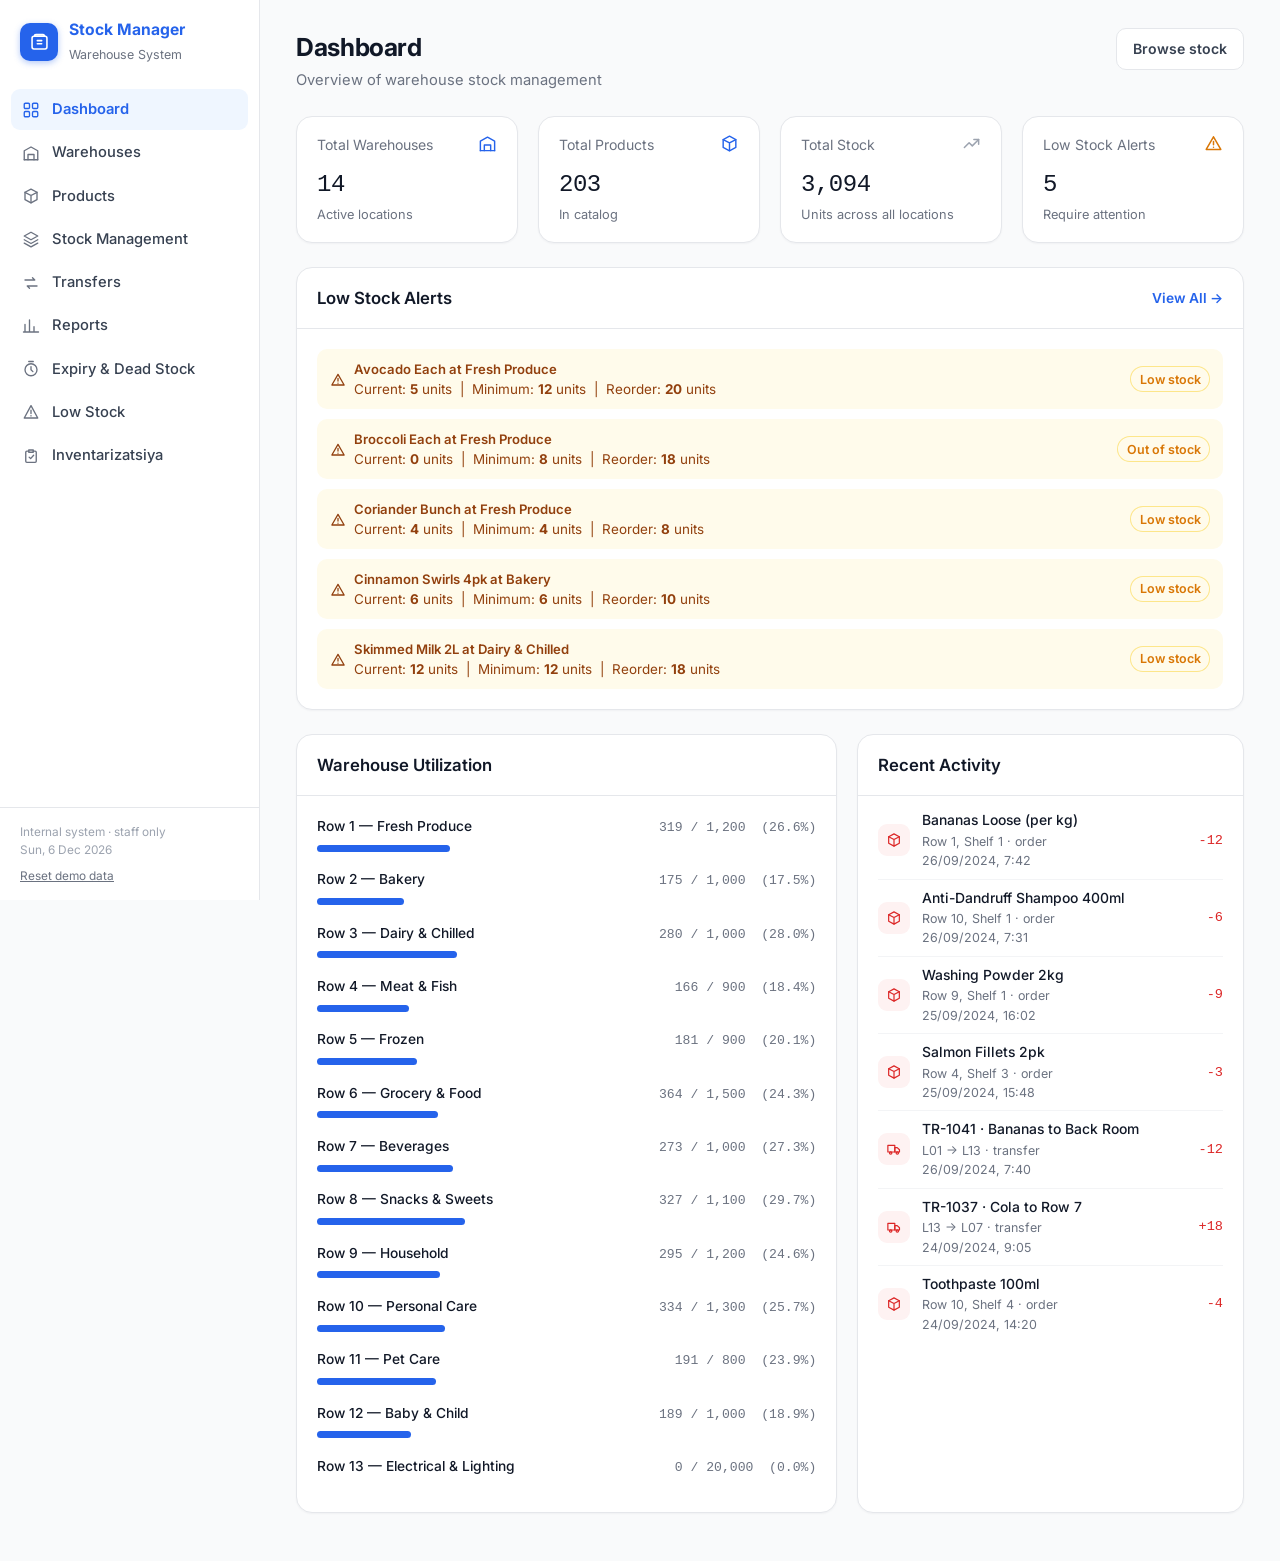
==== dashboard.html @ 1a97cebb "asdas" ====
<!DOCTYPE html>
<html lang="en">
<head>
<meta charset="utf-8">
<meta name="viewport" content="width=device-width, initial-scale=1">
<title>Dashboard &mdash; Stock Manager</title>
<link href="https://fonts.googleapis.com/css2?family=Inter:wght@400;500;600;700&display=swap" rel="stylesheet">
<link rel="stylesheet" href="assets/css/styles.css">
<link rel="icon" href="data:image/svg+xml,<svg xmlns='http://www.w3.org/2000/svg' viewBox='0 0 100 100'><rect width='100' height='100' rx='22' fill='%232563eb'/><text y='.86em' x='50' text-anchor='middle' font-size='58'>&#128230;</text></svg>">
</head>
<body>
<div class="shell">

  <aside class="sidebar">
    <a class="brand" href="dashboard.html">
      <span class="brand__mark">
        <svg viewBox="0 0 24 24" fill="none" stroke="currentColor" stroke-width="1.8" stroke-linecap="round" stroke-linejoin="round">
          <path d="M8 4h8a1.8 1.8 0 0 1 1.8 1.8V6H6.2v-.2A1.8 1.8 0 0 1 8 4z"/>
          <rect x="3.5" y="6" width="17" height="14.5" rx="2.2"/>
          <path d="M9.5 11h5M9.5 14.5h5"/>
        </svg>
      </span>
      <span>
        <span class="brand__name">Stock Manager</span>
        <span class="brand__sub">Warehouse System</span>
      </span>
    </a>

    <nav class="nav" aria-label="Main">
      <a href="dashboard.html" aria-current="page">
        <svg viewBox="0 0 24 24" fill="none" stroke="currentColor" stroke-width="1.8"><rect x="3" y="3" width="7" height="7" rx="1.5"/><rect x="14" y="3" width="7" height="7" rx="1.5"/><rect x="3" y="14" width="7" height="7" rx="1.5"/><rect x="14" y="14" width="7" height="7" rx="1.5"/></svg>
        Dashboard
      </a>
      <a href="locations.html">
        <svg viewBox="0 0 24 24" fill="none" stroke="currentColor" stroke-width="1.8" stroke-linecap="round" stroke-linejoin="round"><path d="M3 21V9l9-5 9 5v12"/><path d="M8 21v-7h8v7"/><path d="M3 21h18"/></svg>
        Warehouses
      </a>
      <a href="products.html">
        <svg viewBox="0 0 24 24" fill="none" stroke="currentColor" stroke-width="1.8" stroke-linecap="round" stroke-linejoin="round"><path d="M12 2.8l8 4.2v9.9l-8 4.3-8-4.3V7z"/><path d="M4 7.1l8 4.2 8-4.2M12 11.3V21"/></svg>
        Products
      </a>
      <a href="stock.html">
        <svg viewBox="0 0 24 24" fill="none" stroke="currentColor" stroke-width="1.8" stroke-linecap="round" stroke-linejoin="round"><path d="M12 3l9 5-9 5-9-5z"/><path d="M3 13l9 5 9-5M3 17.5l9 5 9-5"/></svg>
        Stock Management
      </a>
      <a href="transfers.html">
        <svg viewBox="0 0 24 24" fill="none" stroke="currentColor" stroke-width="1.8" stroke-linecap="round" stroke-linejoin="round"><path d="M4 8h13l-3-3M20 16H7l3 3"/></svg>
        Transfers
      </a>
      <a href="reports.html">
        <svg viewBox="0 0 24 24" fill="none" stroke="currentColor" stroke-width="1.8" stroke-linecap="round" stroke-linejoin="round"><path d="M4 20V10M10 20V4M16 20v-7M22 20H2"/></svg>
        Reports
      </a>

      <a href="expiry.html">
        <svg viewBox="0 0 24 24" fill="none" stroke="currentColor" stroke-width="1.8" stroke-linecap="round" stroke-linejoin="round"><circle cx="12" cy="13" r="8"/><path d="M12 9v4l2.5 2.5M9 2h6"/></svg>
        Expiry &amp; Dead Stock
      </a>
      <a href="lowstock.html">
        <svg viewBox="0 0 24 24" fill="none" stroke="currentColor" stroke-width="1.8" stroke-linecap="round" stroke-linejoin="round"><path d="M12 3.5l9 16.5H3z"/><path d="M12 9.5v4.5M12 17v.2"/></svg>
        Low Stock
      </a>
      <a href="inventory.html">
        <svg viewBox="0 0 24 24" fill="none" stroke="currentColor" stroke-width="1.8" stroke-linecap="round" stroke-linejoin="round"><path d="M9 4h6v3H9z"/><path d="M9 5.5H6.5A1.5 1.5 0 0 0 5 7v12a1.5 1.5 0 0 0 1.5 1.5h11A1.5 1.5 0 0 0 19 19V7a1.5 1.5 0 0 0-1.5-1.5H15"/><path d="M9.5 13.5l2 2 4-4.5"/></svg>
        Inventarizatsiya
      </a>
    </nav>

    <div class="side-foot">
      
      Internal system &middot; staff only<br>
      <span data-today>&nbsp;</span>
    
      <button type="button" class="linkbtn" data-action="reset-demo">Reset demo data</button>
    </div>
  </aside>

  <div class="main">
    <div class="content" data-dash>

      <div class="page-head">
        <div>
          <h1>Dashboard</h1>
          <p>Overview of warehouse stock management</p>
        </div>
        <div class="page-head__actions">
          <a class="btn btn--ghost" href="stock.html">Browse stock</a>
        </div>
      </div>

      <div class="grid grid--4" data-kpis></div>

      <div class="card">
        <div class="card__head">
          <h2>Low Stock Alerts</h2>
          <span class="right">
            <a href="stock.html" style="font-size:.86rem;font-weight:600">View All &rarr;</a>
          </span>
        </div>
        <div class="card__body" style="display:grid;gap:.6rem" data-alerts></div>
      </div>

      <div class="grid grid--7-5">
        <div class="card">
          <div class="card__head"><h2>Warehouse Utilization</h2></div>
          <div class="card__body" data-util></div>
        </div>
        <div class="card">
          <div class="card__head"><h2>Recent Activity</h2></div>
          <div class="card__body" data-activity style="padding-top:.4rem;padding-bottom:.4rem"></div>
        </div>
      </div>

    </div>
  </div>
</div>

<script src="assets/js/data.js"></script>
<script src="assets/js/store.js"></script>
<script src="assets/js/ui.js"></script>
<script src="assets/js/app.js"></script>
</body>
</html>
---- assets/css/styles.css ----
/* =============================================================
   Stock Manager — warehouse system UI
   1. Tokens          5. Cards & stats
   2. Reset / layout  6. Tables
   3. Sidebar         7. Expandable detail
   4. Page header     8. Charts / tabs / animation
   ============================================================= */

:root {
  --blue:        #2563eb;
  --blue-dark:   #1d4ed8;
  --blue-50:     #eff6ff;
  --blue-100:    #dbeafe;

  --ink:         #111827;
  --ink-2:       #374151;
  --muted:       #6b7280;
  --muted-2:     #9ca3af;

  --bg:          #f9fafb;
  --panel:       #ffffff;
  --line:        #e5e7eb;
  --line-2:      #f3f4f6;

  --green:       #16a34a;
  --green-bg:    #f0fdf4;
  --amber:       #d97706;
  --amber-bg:    #fffbeb;
  --red:         #dc2626;
  --red-bg:      #fef2f2;
  --violet:      #7c3aed;
  --teal:        #0891b2;
  --amber-chart: #f59e0b;
  --green-chart: #10b981;

  --r:    12px;
  --r-lg: 16px;
  --sidebar: 260px;
  --sans: "Inter", "Segoe UI", system-ui, -apple-system, Arial, sans-serif;
  --mono: ui-monospace, "Cascadia Mono", "SF Mono", Consolas, "Liberation Mono", monospace;
}

* { box-sizing: border-box; }
*::before, *::after { box-sizing: border-box; }

body {
  margin: 0;
  font-family: var(--sans);
  font-size: 15px;
  line-height: 1.55;
  color: var(--ink);
  background: var(--bg);
  -webkit-font-smoothing: antialiased;
}

h1 { font-size: 1.55rem; font-weight: 700; margin: 0 0 .15rem; letter-spacing: -.015em; }
h2 { font-size: 1.05rem; font-weight: 600; margin: 0; }
h3 { font-size: .95rem; font-weight: 600; margin: 0; }
p  { margin: 0; }
a  { color: var(--blue); text-decoration: none; }
a:hover { text-decoration: underline; }

button { font: inherit; color: inherit; }
:focus-visible { outline: 2px solid var(--blue); outline-offset: 2px; border-radius: 4px; }

.sr {
  position: absolute !important; width: 1px; height: 1px; padding: 0; margin: -1px;
  overflow: hidden; clip: rect(0 0 0 0); white-space: nowrap; border: 0;
}
.skip {
  position: absolute; left: 8px; top: -60px; z-index: 300;
  background: #fff; padding: .5rem .9rem; border-radius: 0 0 8px 8px;
  font-weight: 600; box-shadow: var(--shadow, 0 2px 8px rgba(0,0,0,.12));
}
.skip:focus { top: 0; }

.mono { font-family: var(--mono); font-variant-numeric: tabular-nums; }

/* ---------------- 2. Layout ---------------- */
.shell { display: flex; min-height: 100vh; }

.main { flex: 1; min-width: 0; display: flex; flex-direction: column; }
.content { padding: 1.75rem 2.25rem 3rem; }
.content > * + * { margin-top: 1.5rem; }

@media (max-width: 1024px) { .content { padding: 1.25rem 1.1rem 2.5rem; } }

/* ---------------- 3. Sidebar ---------------- */
.sidebar {
  width: var(--sidebar); flex: none;
  background: var(--panel);
  border-right: 1px solid var(--line);
  position: sticky; top: 0; height: 100vh;
  display: flex; flex-direction: column;
}

.brand { display: flex; align-items: center; gap: .7rem; padding: 1.15rem 1.25rem; }
.brand__mark {
  width: 38px; height: 38px; flex: none; border-radius: 10px;
  display: grid; place-items: center;
  background: var(--blue); color: #fff;
  box-shadow: 0 2px 6px rgba(37,99,235,.35);
}
.brand__mark svg { width: 21px; height: 21px; }
.brand__name { font-size: .98rem; font-weight: 700; line-height: 1.2; }
.brand__sub  { font-size: .78rem; color: var(--muted); line-height: 1.2; }

.nav { padding: .35rem .7rem 1rem; display: grid; gap: .12rem; }
.nav a {
  display: flex; align-items: center; gap: .7rem;
  padding: .58rem .7rem; border-radius: 9px;
  font-size: .92rem; font-weight: 500; color: var(--ink-2);
  transition: background .15s, color .15s;
}
.nav a:hover { background: var(--line-2); text-decoration: none; }
.nav a svg { width: 18px; height: 18px; flex: none; color: var(--muted); transition: color .15s; }
.nav a:hover svg { color: var(--ink-2); }
.nav a[aria-current="page"] { background: var(--blue-50); color: var(--blue); font-weight: 600; }
.nav a[aria-current="page"] svg { color: var(--blue); }

.nav-sep { height: 1px; background: var(--line); margin: .7rem .7rem; }

.side-foot {
  margin-top: auto; padding: .9rem 1.25rem;
  border-top: 1px solid var(--line);
  font-size: .74rem; color: var(--muted-2);
}
.linkbtn {
  display: block; margin-top: .5rem; padding: 0;
  border: 0; background: none; cursor: pointer;
  font-size: .74rem; color: var(--muted); text-decoration: underline;
}
.linkbtn:hover { color: var(--red); }

@media (max-width: 1024px) {
  .shell { flex-direction: column; }
  .sidebar {
    width: 100%; height: auto; position: static;
    border-right: 0; border-bottom: 1px solid var(--line);
  }
  .nav { grid-auto-flow: column; grid-auto-columns: max-content; overflow-x: auto; padding: .3rem .7rem .7rem; }
  .nav-sep { display: none; }
  .side-foot { display: none; }
}

/* ---------------- 4. Page header ---------------- */
.page-head {
  display: flex; align-items: flex-start; gap: 1rem; flex-wrap: wrap;
  margin-bottom: 1.5rem;
}
.page-head p { color: var(--muted); font-size: .92rem; }
.page-head__actions { margin-left: auto; display: flex; gap: .5rem; align-items: center; }

.btn {
  display: inline-flex; align-items: center; gap: .45rem;
  padding: .58rem 1rem; border-radius: 10px;
  border: 1px solid transparent; background: var(--ink); color: #fff;
  font-size: .88rem; font-weight: 600; cursor: pointer;
  box-shadow: 0 1px 2px rgba(17,24,39,.14);
  transition: background .15s, transform .1s, box-shadow .15s;
}
.btn:hover { background: #1f2937; }
.btn:active { transform: translateY(1px); }
.btn svg { width: 16px; height: 16px; }
.btn--ghost { background: var(--panel); color: var(--ink-2); border-color: var(--line); box-shadow: none; }
.btn--ghost:hover { background: var(--line-2); }
.btn--blue { background: var(--blue); }
.btn--blue:hover { background: var(--blue-dark); }
.btn--sm { padding: .38rem .7rem; font-size: .8rem; border-radius: 8px; }

/* ---------------- search + filters ---------------- */
.toolbar { display: flex; gap: .6rem; flex-wrap: wrap; align-items: center; }
.toolbar .grow { flex: 1; min-width: 220px; }

.input, .select {
  width: 100%; padding: .55rem .8rem;
  font: inherit; font-size: .88rem; color: var(--ink);
  background: var(--line-2); border: 1px solid transparent; border-radius: 9px;
  transition: background .15s, border-color .15s, box-shadow .15s;
}
.input::placeholder { color: var(--muted-2); }
.input:focus, .select:focus {
  outline: none; background: #fff; border-color: var(--blue);
  box-shadow: 0 0 0 3px rgba(37,99,235,.14);
}
.select { cursor: pointer; appearance: none; padding-right: 2rem;
  background-image: url("data:image/svg+xml,%3Csvg xmlns='http://www.w3.org/2000/svg' viewBox='0 0 12 8'%3E%3Cpath d='M1 1.5l5 5 5-5' stroke='%236b7280' stroke-width='1.8' fill='none' stroke-linecap='round'/%3E%3C/svg%3E");
  background-repeat: no-repeat; background-position: right .7rem center; background-size: 11px;
}
.select--auto { width: auto; min-width: 165px; }

.search { position: relative; }
.search svg {
  position: absolute; left: .8rem; top: 50%; transform: translateY(-50%);
  width: 17px; height: 17px; color: var(--muted-2); pointer-events: none;
}
.search .input { padding-left: 2.3rem; }

.chipbar { display: flex; gap: .4rem; align-items: center; flex-wrap: wrap; }
.chip {
  padding: .4rem .85rem; border-radius: 999px;
  border: 1px solid transparent; background: transparent;
  font-size: .85rem; font-weight: 500; color: var(--muted); cursor: pointer;
  transition: background .15s, color .15s, box-shadow .15s;
}
.chip:hover { color: var(--ink); }
.chip[aria-pressed="true"] {
  background: var(--panel); color: var(--ink);
  font-weight: 600; box-shadow: 0 1px 3px rgba(17,24,39,.1);
}
.chip[aria-pressed="true"] .count { color: var(--muted); }
.chip .count { color: var(--muted-2); font-size: .8rem; margin-left: .2rem; }
.chip .ic { width: 15px; height: 15px; vertical-align: -2px; margin-right: .2rem; }
.chipwrap {
  display: inline-flex; gap: .15rem; align-items: center;
  background: var(--line-2); border-radius: 999px; padding: .2rem;
}

/* ---------------- 5. Cards & stats ---------------- */
.card {
  background: var(--panel);
  border: 1px solid var(--line);
  border-radius: var(--r-lg);
  box-shadow: 0 1px 2px rgba(17,24,39,.04);
}
.card__head {
  display: flex; align-items: center; gap: .75rem; flex-wrap: wrap;
  padding: 1.05rem 1.25rem; border-bottom: 1px solid var(--line);
}
.card__head h2, .card__head h3 { margin: 0; }
.card__head .right { margin-left: auto; display: flex; align-items: center; gap: .6rem; }
.card__body { padding: 1.25rem; }
.card--flush .card__body { padding: 0; }

.grid { display: grid; gap: 1.25rem; }
.grid--2 { grid-template-columns: repeat(2, minmax(0, 1fr)); }
.grid--3 { grid-template-columns: repeat(3, minmax(0, 1fr)); }
.grid--4 { grid-template-columns: repeat(4, minmax(0, 1fr)); }
.grid--7-5 { grid-template-columns: 1.4fr 1fr; }
@media (max-width: 1240px) { .grid--4 { grid-template-columns: repeat(2, minmax(0,1fr)); } .grid--7-5, .grid--3 { grid-template-columns: 1fr; } }
@media (max-width: 900px)  { .grid--2 { grid-template-columns: 1fr; } }
@media (max-width: 620px)  { .grid--4 { grid-template-columns: 1fr; } }

.stat { padding: 1.1rem 1.25rem; }
.stat__top { display: flex; align-items: flex-start; gap: .5rem; }
.stat__label { font-size: .88rem; color: var(--muted); }
.stat__icon { margin-left: auto; color: var(--muted-2); }
.stat__icon svg { width: 19px; height: 19px; }
.stat__value {
  font-family: var(--mono); font-size: 1.5rem; font-weight: 500;
  letter-spacing: -.02em; margin-top: .85rem; line-height: 1;
}
.stat__sub { font-size: .8rem; color: var(--muted); margin-top: .5rem; }
.stat__icon--amber { color: var(--amber); }
.stat__icon--blue  { color: var(--blue); }

.kv { display: flex; align-items: baseline; gap: .4rem; font-size: .86rem; }
.kv__k { color: var(--muted); flex: 1; }
.kv__v { font-weight: 600; }
.kv + .kv { margin-top: .55rem; }
.kv--top { border-top: 1px solid var(--line); padding-top: .8rem; margin-top: .8rem; }
.kv--total { border-top: 1px solid var(--line); padding-top: .75rem; margin-top: .75rem; font-size: .95rem; }
.kv--total .kv__v { font-size: 1.05rem; }

/* .meter is the whole block (label row + bar); the bar is .meter__fill */
.meter { display: block; }
.meter__row { display: flex; align-items: baseline; gap: .5rem; font-size: .86rem; margin-bottom: .4rem; }
.meter__row .name { font-weight: 500; }
.meter__row .val { margin-left: auto; color: var(--muted); font-family: var(--mono); font-size: .82rem; }
.meter__fill {
  height: 7px; background: var(--blue); border-radius: 999px;
  width: 0; transition: width 1.1s cubic-bezier(.22,.9,.28,1);
}
.meter + .meter { margin-top: 1.1rem; }

.pill {
  display: inline-flex; align-items: center; gap: .3rem;
  padding: .2rem .6rem; border-radius: 999px;
  font-size: .78rem; font-weight: 600; white-space: nowrap;
}
.pill svg { width: 13px; height: 13px; }
.pill--ok   { background: var(--green-bg); color: var(--green); box-shadow: inset 0 0 0 1px #bbf7d0; }
.pill--low  { background: var(--amber-bg); color: var(--amber); box-shadow: inset 0 0 0 1px #fde68a; }
.pill--out  { background: var(--red-bg);   color: var(--red);   box-shadow: inset 0 0 0 1px #fecaca; }
.pill--grey { background: var(--line-2);   color: var(--muted); box-shadow: inset 0 0 0 1px var(--line); }
.pill--info { background: var(--blue-50);  color: var(--blue);  box-shadow: inset 0 0 0 1px var(--blue-100); }

.tag {
  display: inline-block; padding: .2rem .55rem; border-radius: 7px;
  font-size: .78rem; font-weight: 500; color: var(--muted);
  background: var(--line-2); white-space: nowrap;
}
.tag--sku { font-family: var(--mono); font-size: .76rem; color: var(--ink-2); background: #fff; box-shadow: inset 0 0 0 1px var(--line); white-space: nowrap; }
.tag--cat { color: var(--ink-2); background: var(--blue-50); }
.tag--blue{ color: var(--blue); background: var(--blue-50); }
.tag--amber{ color: var(--amber); background: var(--amber-bg); }
.tag--green{ color: var(--green); background: var(--green-bg); }
.tag--red  { color: var(--red); background: var(--red-bg); }
.tag--violet{ color: var(--violet); background: #f5f3ff; }

.icon-btn {
  width: 30px; height: 30px; display: inline-grid; place-items: center;
  border: 0; border-radius: 7px; background: transparent; vertical-align: middle;
  color: var(--muted); cursor: pointer;
  transition: background .15s, color .15s;
}
.icon-btn:hover { background: var(--line-2); color: var(--ink); }
.icon-btn svg { width: 16px; height: 16px; }
.icon-btn--danger:hover { background: var(--red-bg); color: var(--red); }

.wcard__contact { display: grid; gap: .6rem; font-size: .86rem; color: var(--ink-2); margin-bottom: 1rem; }
.wcard__contact > div { display: flex; gap: .65rem; align-items: center; min-width: 0; }
.wcard__contact svg { width: 16px; height: 16px; flex: none; color: var(--muted-2); }
.wcard__contact span { overflow-wrap: anywhere; }

.line-item { display: flex; align-items: center; gap: .7rem; padding: .5rem 0; }
.line-item + .line-item { border-top: 1px solid var(--line-2); }
.line-item__ic {
  width: 32px; height: 32px; flex: none; border-radius: 9px;
  display: grid; place-items: center; background: var(--red-bg); color: var(--red);
}
.line-item__ic svg { width: 16px; height: 16px; }
.line-item__t { font-size: .87rem; font-weight: 500; }
.line-item__m { font-size: .78rem; color: var(--muted); }
.line-item__r { margin-left: auto; text-align: right; font-family: var(--mono); font-size: .85rem; color: var(--red); }

.empty { padding: 2.75rem 1.25rem; text-align: center; color: var(--muted); }
.empty b { display: block; color: var(--ink); font-size: .95rem; margin-bottom: .25rem; }
.empty p { font-size: .88rem; }

/* ---------------- 6. Tables ---------------- */
.tablewrap { overflow-x: auto; }
table.t { width: 100%; border-collapse: collapse; font-size: .88rem; }
/* fixed-layout table: columns keep the widths set in the header, long words
   wrap instead of stretching the table past the container (no h-scroll) */
table.t--fit { table-layout: fixed; }
table.t--fit td { overflow-wrap: anywhere; }
table.t--fit .tag--cat { white-space: normal; }
table.t--fit td.actions, table.t--fit th.actions { white-space: nowrap; }
table.t--fit td.actions { padding-left: .3rem; padding-right: .3rem; }
table.t th, table.t td { padding: .7rem 1rem; text-align: left; vertical-align: middle; }
/* wide tables (9+ columns) need tighter gutters so the last column stays visible */
table.t--dense th, table.t--dense td { padding: .65rem .55rem; }
table.t--dense { font-size: .84rem; }
table.t thead th {
  background: var(--line-2); color: var(--ink-2);
  font-size: .78rem; font-weight: 600; text-transform: uppercase; letter-spacing: .04em;
  white-space: nowrap;
}
table.t tbody tr { border-top: 1px solid var(--line); }
table.t tbody tr:hover > td { background: #fcfcfd; }
table.t td.num { text-align: right; font-family: var(--mono); font-variant-numeric: tabular-nums; }
table.t td.actions { text-align: right; white-space: nowrap; width: 1%; }
table.t td.actions .icon-btn + .icon-btn { margin-left: .1rem; }
.t-main { cursor: pointer; }
.t-main:focus-visible { outline: 2px solid var(--blue); outline-offset: -2px; }
.t-main__name { font-weight: 500; }
.t-main__sku { font-family: var(--mono); font-size: .78rem; color: var(--muted); }
tr.is-open > td { background: var(--blue-50) !important; }
tr.is-low > td { background: var(--amber-bg); }
tr.is-low:hover > td { background: #fef6e0; }
tr.is-open.is-low > td { background: #fff7e6 !important; }

.chev { display: inline-block; transition: transform .2s ease; color: var(--muted-2); }
tr.is-open .chev { transform: rotate(90deg); color: var(--blue); }
.chev svg { width: 14px; height: 14px; vertical-align: -2px; }

.pager {
  display: flex; align-items: center; gap: .5rem; flex-wrap: wrap;
  padding: .85rem 1.25rem; border-top: 1px solid var(--line);
  font-size: .84rem; color: var(--muted);
}
.pager .right { margin-left: auto; display: flex; gap: .35rem; align-items: center; }
.pager button {
  min-width: 32px; height: 32px; padding: 0 .5rem;
  border: 1px solid var(--line); border-radius: 8px; background: #fff;
  font-size: .84rem; cursor: pointer; color: var(--ink-2);
  transition: background .15s, border-color .15s;
}
.pager button:hover:not(:disabled) { background: var(--line-2); }
.pager button:disabled { opacity: .45; cursor: default; }
.pager button[aria-current="true"] { background: var(--ink); border-color: var(--ink); color: #fff; font-weight: 600; }

/* ---------------- 7. Expandable detail ---------------- */
tr.detail > td { padding: 0 !important; background: var(--blue-50) !important; }
.detail__inner { padding: 1.15rem 1.25rem 1.35rem; border-top: 2px solid var(--blue-100); }
.detail {
  background: #fff; border: 1px solid var(--blue-100);
  border-radius: var(--r); overflow: hidden;
  animation: detailIn .28s cubic-bezier(.22,.9,.28,1);
}
@keyframes detailIn { from { opacity: 0; transform: translateY(-6px); } to { opacity: 1; transform: none; } }
.detail.is-open { animation: none; }

.detail__head {
  display: flex; align-items: center; gap: .6rem; flex-wrap: wrap;
  padding: .75rem 1rem; background: #fff; border-bottom: 1px solid var(--line);
}
.detail__head h4 { margin: 0; font-size: .8rem; text-transform: uppercase; letter-spacing: .07em; color: var(--muted); }

.locplate {
  display: flex; align-items: stretch; gap: 0;
  border-radius: 10px; overflow: hidden; border: 1px solid var(--line);
}
.locplate__box {
  min-width: 104px; padding: .6rem .85rem;
  display: flex; flex-direction: column; justify-content: center; gap: .1rem;
  background: var(--ink); color: #fff;
}
.locplate__box small { font-size: .58rem; letter-spacing: .16em; color: #9ca3af; text-transform: uppercase; }
.locplate__box b { font-family: var(--mono); font-size: 1.5rem; line-height: 1; }
.locplate__box--shelf { background: var(--blue); }
.locplate__box--shelf small { color: #bfdbfe; }
.locplate__info { padding: .6rem .95rem; background: #fff; flex: 1; min-width: 0; }
.locplate__info b { font-size: .92rem; }
.locplate__info p { font-size: .8rem; color: var(--muted); }

.shelfmap { display: flex; gap: .35rem; flex-wrap: wrap; }
.shelfmap__s {
  min-width: 54px; padding: .35rem .5rem; border-radius: 8px;
  background: var(--line-2); text-align: center;
  font-family: var(--mono); font-size: .74rem; color: var(--muted);
  border: 1px solid transparent;
}
.shelfmap__s[data-on="true"] {
  background: var(--blue); color: #fff; font-weight: 700;
  box-shadow: 0 2px 6px rgba(37,99,235,.3);
}
.shelfmap__s small { display: block; font-family: var(--sans); font-size: .62rem; opacity: .8; }

.detail__grid {
  display: grid; grid-template-columns: repeat(auto-fit, minmax(150px, 1fr));
  gap: 1rem 1.25rem; padding: 1rem;
}
.detail__cell span { display: block; font-size: .72rem; text-transform: uppercase; letter-spacing: .06em; color: var(--muted); }
.detail__cell b { font-size: .9rem; font-weight: 600; }
.detail__cell--warn b { color: var(--amber); }
.detail__cell--bad b { color: var(--red); }

.note {
  display: flex; gap: .5rem; align-items: flex-start;
  padding: .6rem .8rem; border-radius: 10px;
  background: var(--amber-bg); color: #92400e;
  font-size: .82rem;
}
.note svg { width: 16px; height: 16px; flex: none; margin-top: 1px; }
.note--info { background: var(--blue-50); color: #1e40af; }

/* ---------------- 8. Charts / tabs ---------------- */
.tabs { display: inline-flex; gap: .15rem; background: var(--line-2); border-radius: 10px; padding: .22rem; }
.tabs button {
  border: 0; background: transparent; cursor: pointer;
  padding: .42rem .9rem; border-radius: 8px;
  font-size: .86rem; font-weight: 500; color: var(--muted);
  transition: background .18s, color .18s, box-shadow .18s;
}
.tabs button:hover { color: var(--ink); }
.tabs button[aria-selected="true"] {
  background: #fff; color: var(--ink); font-weight: 600;
  box-shadow: 0 1px 3px rgba(17,24,39,.12);
}
.tabpanel[hidden] { display: none; }
.tabpanel { animation: fadeUp .32s cubic-bezier(.22,.9,.28,1); }
@keyframes fadeUp { from { opacity: 0; transform: translateY(8px); } to { opacity: 1; transform: none; } }

.chartbox { position: relative; }
.chartbox svg { display: block; width: 100%; height: auto; overflow: visible; }

.donut-wrap { display: flex; gap: 1.5rem; align-items: center; flex-wrap: wrap; }
.donut { position: relative; flex: none; }
.donut svg { transform: rotate(-90deg); }
.donut__arc { transition: stroke-dashoffset 1.2s cubic-bezier(.22,.9,.28,1), stroke-width .2s; }
.donut__center {
  position: absolute; inset: 0; display: grid; place-content: center; text-align: center;
}
.donut__center b { font-family: var(--mono); font-size: 1.4rem; display: block; }
.donut__center span { font-size: .72rem; color: var(--muted); }
.legend { display: grid; gap: .55rem; font-size: .84rem; }
.legend div { display: flex; align-items: center; gap: .5rem; }
.legend i { width: 10px; height: 10px; border-radius: 3px; flex: none; }
.legend .v { margin-left: auto; font-family: var(--mono); color: var(--muted); font-size: .82rem; }

.line-path { stroke-dasharray: var(--len); stroke-dashoffset: var(--len); animation: draw 1.5s cubic-bezier(.4,.1,.2,1) forwards; }
@keyframes draw { to { stroke-dashoffset: 0; } }
.line-dot { opacity: 0; animation: pop .3s ease forwards; }
@keyframes pop { from { opacity: 0; transform: scale(0); } to { opacity: 1; transform: scale(1); } }
.bar { transform: scaleY(0); transform-origin: bottom; animation: grow .8s cubic-bezier(.22,.9,.28,1) forwards; }
@keyframes grow { to { transform: scaleY(1); } }
.bar-x { animation: fadeIn .6s ease forwards; opacity: 0; }
@keyframes fadeIn { to { opacity: 1; } }

.spark { height: 54px; }

/* number roll */
.roll { font-variant-numeric: tabular-nums; }

/* ---------------- filter panel (one control per column) ---------------- */
.filterbar {
  display: flex; align-items: center; gap: .75rem; flex-wrap: wrap;
  margin-bottom: 1rem;
}
.filterbadge {
  display: inline-grid; place-items: center; min-width: 18px; height: 18px;
  padding: 0 5px; border-radius: 999px;
  background: var(--blue); color: #fff;
  font-family: var(--mono); font-size: .7rem; font-weight: 700;
}
.filterbadge[hidden] { display: none; }

.filtersummary { display: flex; flex-wrap: wrap; gap: .35rem; align-items: center; font-size: .8rem; }
.filtersummary .tag { display: inline-flex; align-items: center; gap: .3rem; }
.filtersummary .tag button {
  border: 0; background: none; cursor: pointer; padding: 0 0 0 .1rem;
  font-size: .95rem; line-height: 1; color: var(--muted);
}
.filtersummary .tag button:hover { color: var(--red); }
.filtersummary .none { color: var(--muted-2); }

.filterpanel {
  border: 1px solid var(--line); border-radius: var(--r-lg);
  background: var(--panel); margin-bottom: 1.25rem; overflow: hidden;
}
.filterpanel[hidden] { display: none; }
.filtergrid {
  display: grid; grid-template-columns: repeat(auto-fit, minmax(200px, 1fr));
  gap: .9rem 1rem; padding: 1.1rem 1.25rem;
}
.filtercell { display: flex; flex-direction: column; gap: .3rem; min-width: 0; }
.filtercell label {
  font-size: .7rem; font-weight: 700; letter-spacing: .07em;
  text-transform: uppercase; color: var(--muted);
}
.filtercell .input, .filtercell .select { width: 100%; }
.filtercell .hint { font-size: .72rem; color: var(--muted-2); }

.range { display: flex; align-items: center; gap: .35rem; }
.range .input { min-width: 0; }
.range span { color: var(--muted-2); flex: none; }

.filterfoot {
  display: flex; align-items: center; gap: .6rem; flex-wrap: wrap;
  padding: .8rem 1.25rem; border-top: 1px solid var(--line); background: #fcfcfd;
}
.filterfoot .spacer { margin-left: auto; }

@media (max-width: 620px) {
  .filtergrid { grid-template-columns: 1fr; }
}

/* ---------------- 9. Modal, toast, forms ---------------- */
.ui-layer { position: fixed; inset: 0; z-index: 200; pointer-events: none; }
.ui-backdrop {
  position: fixed; inset: 0; z-index: 200;
  display: grid; place-items: center; padding: 1.5rem;
  background: rgba(17,24,39,.5); backdrop-filter: blur(2px);
  opacity: 0; transition: opacity .18s ease;
  pointer-events: auto; overflow-y: auto;
}
.ui-backdrop.is-in { opacity: 1; }

.ui-dialog {
  width: min(100%, 660px);
  background: var(--panel); border-radius: var(--r-lg);
  box-shadow: 0 24px 64px rgba(17,24,39,.3);
  transform: translateY(10px) scale(.99);
  transition: transform .2s cubic-bezier(.22,.9,.28,1);
  max-height: calc(100vh - 3rem); display: flex; flex-direction: column;
}
.ui-backdrop.is-in .ui-dialog { transform: none; }
.ui-dialog--sm { width: min(100%, 430px); }

.ui-dialog__head {
  display: flex; align-items: flex-start; gap: 1rem;
  padding: 1.15rem 1.35rem; border-bottom: 1px solid var(--line);
}
.ui-dialog__head h3 { font-size: 1.05rem; margin: 0; }
.ui-dialog__head p { font-size: .84rem; color: var(--muted); margin: .15rem 0 0; }
.ui-dialog__head .icon-btn { margin-left: auto; font-size: 1.3rem; line-height: 1; flex: none; }
.ui-dialog__body { padding: 1.25rem 1.35rem; overflow-y: auto; }
.ui-dialog__body p { font-size: .92rem; color: var(--ink-2); margin: 0; }
.ui-dialog__intro { margin-bottom: 1rem !important; }
.ui-dialog__detail {
  margin-top: .6rem !important; padding: .55rem .75rem;
  background: var(--line-2); border-radius: 8px;
  font-family: var(--mono); font-size: .8rem !important; color: var(--ink-2);
}
.ui-dialog__foot {
  display: flex; justify-content: flex-end; gap: .5rem;
  padding: 1rem 1.35rem; border-top: 1px solid var(--line); background: #fcfcfd;
  border-radius: 0 0 var(--r-lg) var(--r-lg);
}

.ui-grid { display: grid; grid-template-columns: 1fr 1fr; gap: .9rem 1rem; }
@media (max-width: 620px) { .ui-grid { grid-template-columns: 1fr; } }
.ui-field--full { grid-column: 1 / -1; }
.ui-field label { display: block; font-size: .82rem; font-weight: 600; margin-bottom: .3rem; }
.ui-req { color: var(--red); }
.ui-field input, .ui-field select, .ui-field textarea {
  width: 100%; padding: .55rem .7rem;
  font: inherit; font-size: .9rem; color: var(--ink);
  background: #fff; border: 1.5px solid var(--line); border-radius: 9px;
  transition: border-color .15s, box-shadow .15s;
}
.ui-field textarea { resize: vertical; }
.ui-field input:focus, .ui-field select:focus, .ui-field textarea:focus {
  outline: none; border-color: var(--blue);
  box-shadow: 0 0 0 3px rgba(37,99,235,.15);
}
.ui-field small { display: block; font-size: .75rem; color: var(--muted); margin-top: .25rem; }
.ui-err { display: block; font-size: .74rem; color: var(--red); font-weight: 600; margin-top: .2rem; min-height: 0; }
.ui-err:empty { display: none; }
.ui-field.is-bad input, .ui-field.is-bad select, .ui-field.is-bad textarea { border-color: var(--red); }

.btn--danger { background: var(--red); }
.btn--danger:hover { background: #b91c1c; }

/* toasts */
.ui-toasts {
  position: fixed; right: 1.25rem; bottom: 1.25rem; z-index: 210;
  display: grid; gap: .5rem; justify-items: end; pointer-events: none;
}
.ui-toast {
  display: flex; align-items: center; gap: .7rem;
  min-width: 240px; max-width: 420px;
  padding: .7rem .75rem .7rem 1rem;
  background: var(--ink); color: #fff;
  border-radius: 10px; font-size: .88rem; font-weight: 500;
  box-shadow: 0 10px 30px rgba(17,24,39,.28);
  transform: translateY(8px); opacity: 0;
  transition: transform .22s cubic-bezier(.22,.9,.28,1), opacity .22s;
  pointer-events: auto;
}
.ui-toast.is-in { transform: none; opacity: 1; }
.ui-toast--ok   { background: #14532d; }
.ui-toast--warn { background: #78350f; }
.ui-toast--err  { background: #7f1d1d; }
.ui-toast__btn {
  border: 1px solid rgba(255,255,255,.4); background: transparent; color: #fff;
  padding: .2rem .55rem; border-radius: 6px;
  font-size: .8rem; font-weight: 700; cursor: pointer; flex: none;
}
.ui-toast__btn:hover { background: rgba(255,255,255,.16); }
.ui-toast__x {
  border: 0; background: transparent; color: rgba(255,255,255,.65);
  font-size: 1.15rem; line-height: 1; cursor: pointer; flex: none; padding: 0 .15rem;
}
.ui-toast__x:hover { color: #fff; }

@media (max-width: 620px) {
  .ui-toasts { left: 1rem; right: 1rem; justify-items: stretch; }
  .ui-toast { max-width: none; }
}

@media (prefers-reduced-motion: reduce) {
  *, *::before, *::after { transition-duration: .01ms !important; animation-duration: .01ms !important; }
}

/* ---------- file import zone (Add product modal) ---------- */
.import-zone { border: 1px dashed var(--line); border-radius: 12px; padding: 14px 16px; margin-bottom: 16px; background: var(--bg); }
.import-zone__head { display: grid; gap: 2px; margin-bottom: 10px; }
.import-zone__head b { font-size: .92rem; }
.import-zone__head span { font-size: .78rem; color: var(--muted); line-height: 1.45; }
.import-zone__row { display: flex; align-items: center; gap: 10px; flex-wrap: wrap; }
.import-zone__pick { cursor: pointer; margin: 0; }
.import-zone__file { font-size: .82rem; color: var(--muted); overflow: hidden; text-overflow: ellipsis; white-space: nowrap; max-width: 260px; }
.import-zone__summary { margin-top: 12px; display: grid; gap: 10px; }
.import-zone__summary[hidden] { display: none; }
.import-zone__summary small { color: var(--muted); line-height: 1.45; }
.import-zone__stats { display: flex; gap: 14px; flex-wrap: wrap; font-size: .84rem; color: var(--muted); }
.import-zone__stats b { color: var(--blue); font-size: .95rem; }
.import-zone__go { display: flex; }
.import-zone__err { color: #b91c1c; font-size: .84rem; }
.import-zone__busy { color: var(--muted); font-size: .84rem; }
.import-zone__or { display: flex; align-items: center; gap: 10px; margin-top: 14px; color: var(--muted-2); font-size: .76rem; text-transform: uppercase; letter-spacing: .04em; }
.import-zone__or::before, .import-zone__or::after { content: ""; height: 1px; background: var(--line); flex: 1; }

/* ---------- inventory (stock-take) ---------- */
.none { color: var(--muted-2); }
.num.neg { color: var(--red); }
.num.pos { color: var(--green); }
.pager__btns { margin-left: auto; display: flex; gap: .35rem; align-items: center; }
.inv-input { width: 84px; text-align: right; padding: .35rem .5rem; }
.btn--mini { padding: .25rem .55rem; font-size: .78rem; }
.inv-foot { display: flex; align-items: center; gap: 1rem; margin-top: 1rem; flex-wrap: wrap; }
.inv-foot__hint { color: var(--muted); font-size: .85rem; }
.inv-foot__btns { margin-left: auto; display: flex; gap: .5rem; }
.inv-foot__btns .btn svg { width: 15px; height: 15px; }
.inv-card { padding: 0; overflow: hidden; }
.inv-card + .inv-card { margin-top: .7rem; }
.inv-card__head { display: flex; align-items: center; gap: .6rem; padding: .8rem 1rem; cursor: pointer; flex-wrap: wrap; }
.inv-card__head:hover { background: var(--line-2); }
.inv-card__head[aria-expanded="true"] .chev { transform: rotate(90deg); color: var(--blue); }
.inv-card__date { color: var(--muted); font-size: .84rem; }
.inv-card__btns { margin-left: auto; display: flex; gap: .15rem; }
.inv-card .tablewrap { border-top: 1px solid var(--line); }
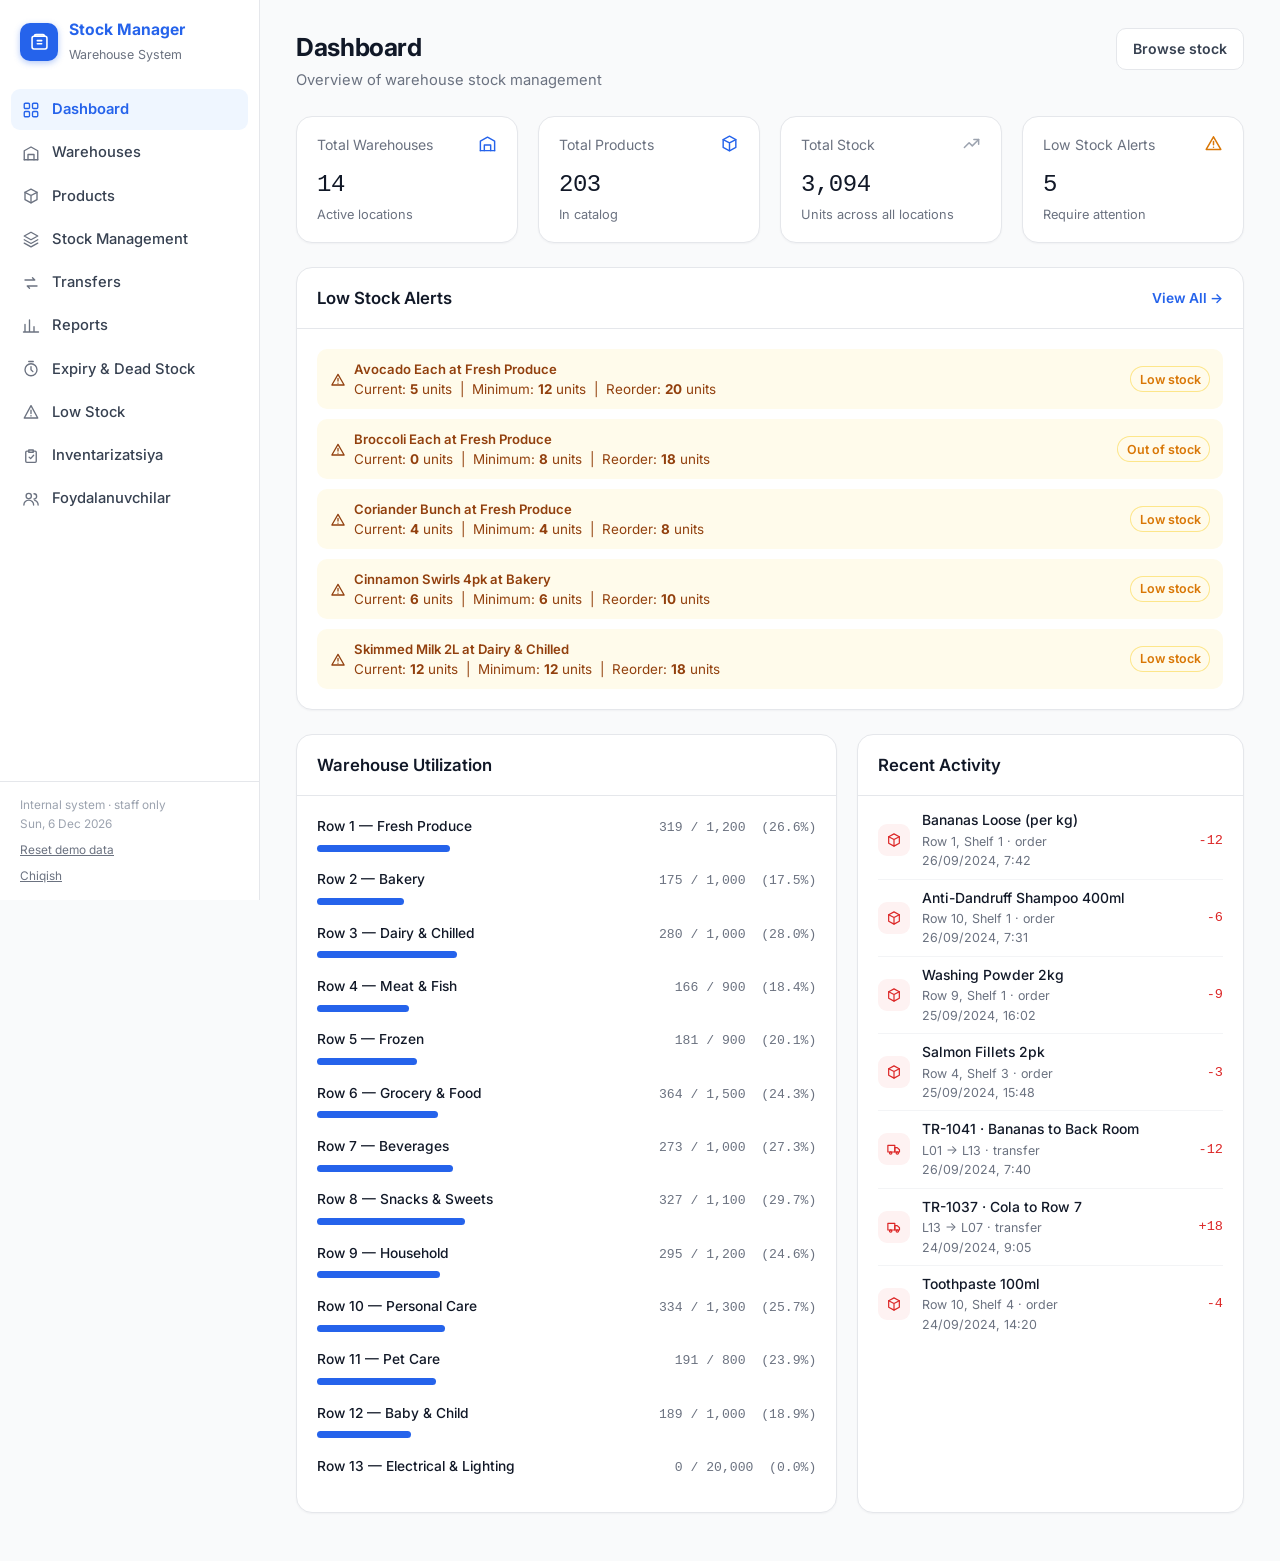
==== commit 1acbb1ab: "Add files via upload" ====
--- a/dashboard.html
+++ b/dashboard.html
@@ -51,27 +51,33 @@
         <svg viewBox="0 0 24 24" fill="none" stroke="currentColor" stroke-width="1.8" stroke-linecap="round" stroke-linejoin="round"><path d="M4 20V10M10 20V4M16 20v-7M22 20H2"/></svg>
         Reports
       </a>
-
+
       <a href="expiry.html">
         <svg viewBox="0 0 24 24" fill="none" stroke="currentColor" stroke-width="1.8" stroke-linecap="round" stroke-linejoin="round"><circle cx="12" cy="13" r="8"/><path d="M12 9v4l2.5 2.5M9 2h6"/></svg>
         Expiry &amp; Dead Stock
-      </a>
+      </a>
       <a href="lowstock.html">
         <svg viewBox="0 0 24 24" fill="none" stroke="currentColor" stroke-width="1.8" stroke-linecap="round" stroke-linejoin="round"><path d="M12 3.5l9 16.5H3z"/><path d="M12 9.5v4.5M12 17v.2"/></svg>
-        Low Stock
-      </a>
-      <a href="inventory.html">
-        <svg viewBox="0 0 24 24" fill="none" stroke="currentColor" stroke-width="1.8" stroke-linecap="round" stroke-linejoin="round"><path d="M9 4h6v3H9z"/><path d="M9 5.5H6.5A1.5 1.5 0 0 0 5 7v12a1.5 1.5 0 0 0 1.5 1.5h11A1.5 1.5 0 0 0 19 19V7a1.5 1.5 0 0 0-1.5-1.5H15"/><path d="M9.5 13.5l2 2 4-4.5"/></svg>
-        Inventarizatsiya
-      </a>
+        Low Stock
+      </a>
+      <a href="inventory.html">
+        <svg viewBox="0 0 24 24" fill="none" stroke="currentColor" stroke-width="1.8" stroke-linecap="round" stroke-linejoin="round"><path d="M9 4h6v3H9z"/><path d="M9 5.5H6.5A1.5 1.5 0 0 0 5 7v12a1.5 1.5 0 0 0 1.5 1.5h11A1.5 1.5 0 0 0 19 19V7a1.5 1.5 0 0 0-1.5-1.5H15"/><path d="M9.5 13.5l2 2 4-4.5"/></svg>
+        Inventarizatsiya
+      </a>
+
+      <a href="users.html" data-boss-only>
+        <svg viewBox="0 0 24 24" fill="none" stroke="currentColor" stroke-width="1.8" stroke-linecap="round" stroke-linejoin="round"><circle cx="9" cy="8" r="3.5"/><path d="M2.5 20a6.5 6.5 0 0 1 13 0"/><path d="M16 5a3.5 3.5 0 0 1 0 7M21.5 20a6.5 6.5 0 0 0-4.5-6.2"/></svg>
+        Foydalanuvchilar
+      </a>
     </nav>
 
-    <div class="side-foot">
+    <div class="side-foot">
       
       Internal system &middot; staff only<br>
       <span data-today>&nbsp;</span>
-    
+    
       <button type="button" class="linkbtn" data-action="reset-demo">Reset demo data</button>
+      <button type="button" class="linkbtn" data-auth-logout>Chiqish</button>
     </div>
   </aside>
 
@@ -118,6 +124,7 @@
 <script src="assets/js/data.js"></script>
 <script src="assets/js/store.js"></script>
 <script src="assets/js/ui.js"></script>
+<script src="assets/js/auth.js"></script>
 <script src="assets/js/app.js"></script>
 </body>
 </html>
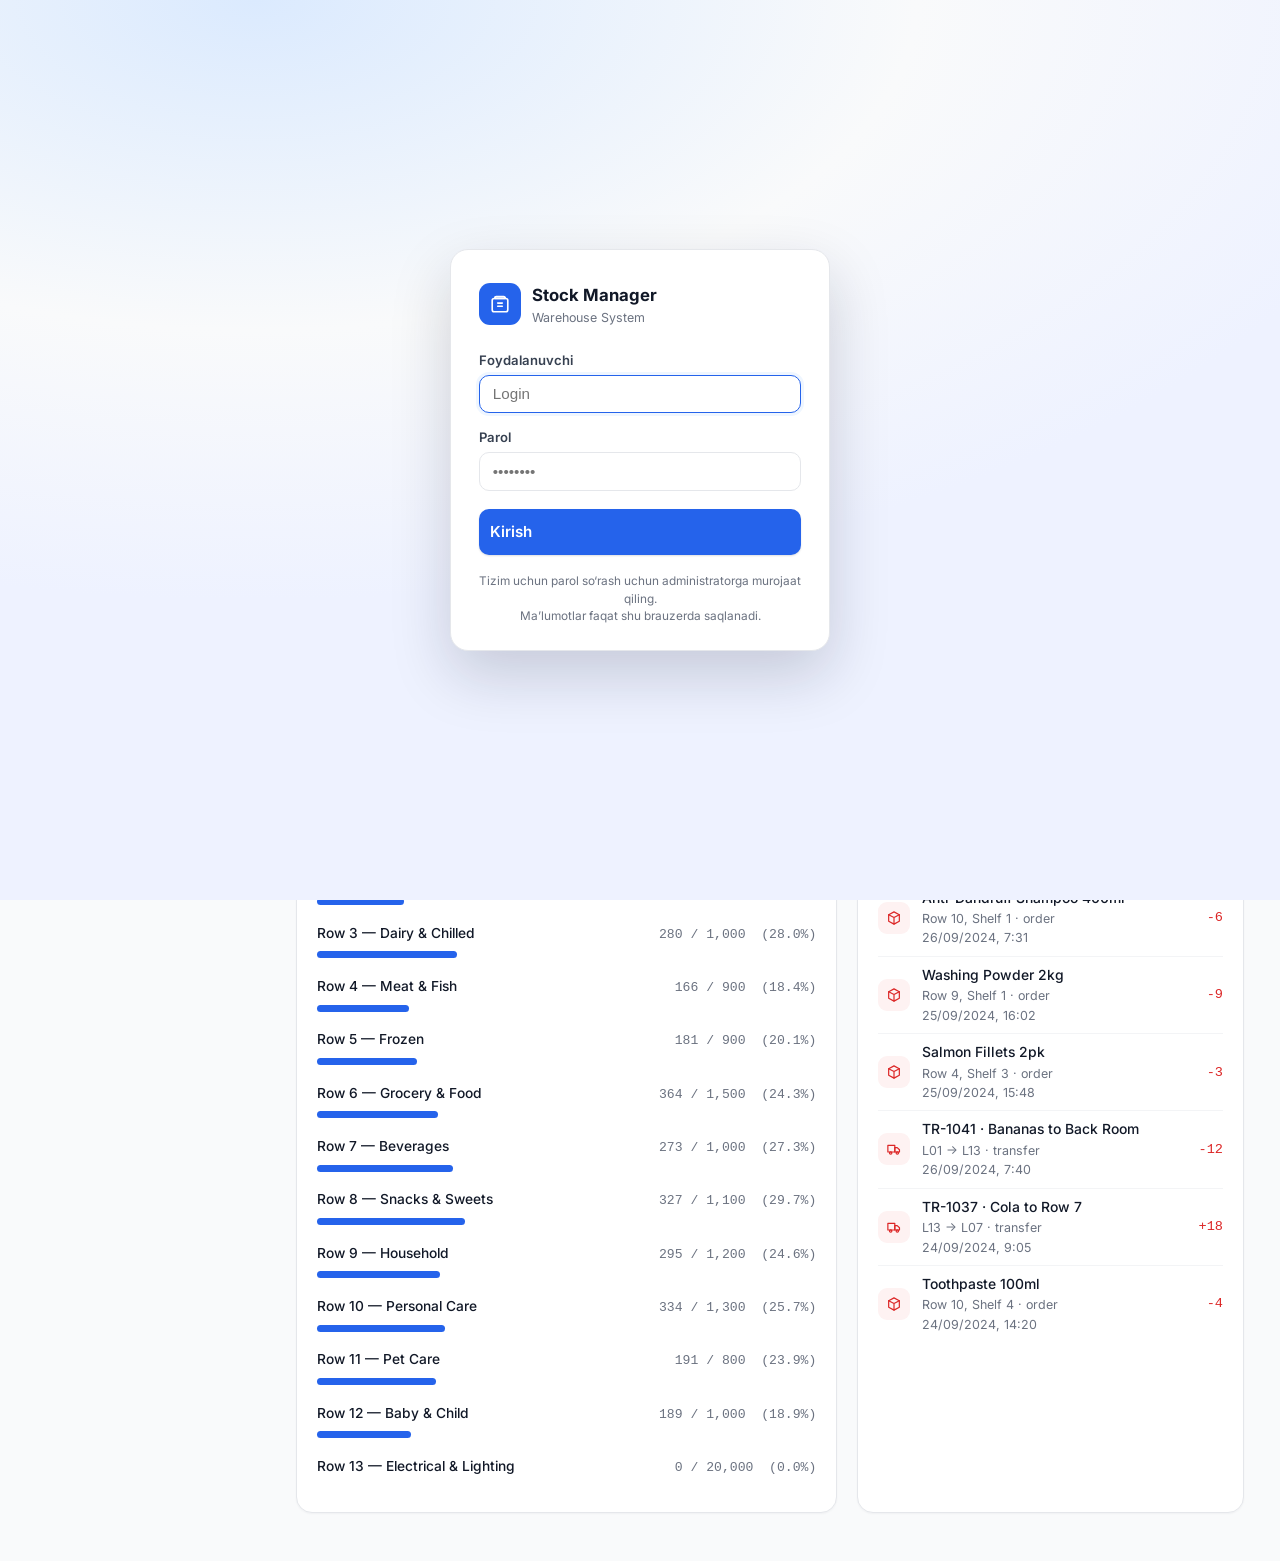
==== commit 9c52cf83: "Login, kassa, barcode, inventory va barcha fixlar" ====
--- a/dashboard.html
+++ b/dashboard.html
@@ -1,130 +1,130 @@
-<!DOCTYPE html>
-<html lang="en">
-<head>
-<meta charset="utf-8">
-<meta name="viewport" content="width=device-width, initial-scale=1">
-<title>Dashboard &mdash; Stock Manager</title>
-<link href="https://fonts.googleapis.com/css2?family=Inter:wght@400;500;600;700&display=swap" rel="stylesheet">
-<link rel="stylesheet" href="assets/css/styles.css">
-<link rel="icon" href="data:image/svg+xml,<svg xmlns='http://www.w3.org/2000/svg' viewBox='0 0 100 100'><rect width='100' height='100' rx='22' fill='%232563eb'/><text y='.86em' x='50' text-anchor='middle' font-size='58'>&#128230;</text></svg>">
-</head>
-<body>
-<div class="shell">
-
-  <aside class="sidebar">
-    <a class="brand" href="dashboard.html">
-      <span class="brand__mark">
-        <svg viewBox="0 0 24 24" fill="none" stroke="currentColor" stroke-width="1.8" stroke-linecap="round" stroke-linejoin="round">
-          <path d="M8 4h8a1.8 1.8 0 0 1 1.8 1.8V6H6.2v-.2A1.8 1.8 0 0 1 8 4z"/>
-          <rect x="3.5" y="6" width="17" height="14.5" rx="2.2"/>
-          <path d="M9.5 11h5M9.5 14.5h5"/>
-        </svg>
-      </span>
-      <span>
-        <span class="brand__name">Stock Manager</span>
-        <span class="brand__sub">Warehouse System</span>
-      </span>
-    </a>
-
-    <nav class="nav" aria-label="Main">
-      <a href="dashboard.html" aria-current="page">
-        <svg viewBox="0 0 24 24" fill="none" stroke="currentColor" stroke-width="1.8"><rect x="3" y="3" width="7" height="7" rx="1.5"/><rect x="14" y="3" width="7" height="7" rx="1.5"/><rect x="3" y="14" width="7" height="7" rx="1.5"/><rect x="14" y="14" width="7" height="7" rx="1.5"/></svg>
-        Dashboard
-      </a>
-      <a href="locations.html">
-        <svg viewBox="0 0 24 24" fill="none" stroke="currentColor" stroke-width="1.8" stroke-linecap="round" stroke-linejoin="round"><path d="M3 21V9l9-5 9 5v12"/><path d="M8 21v-7h8v7"/><path d="M3 21h18"/></svg>
-        Warehouses
-      </a>
-      <a href="products.html">
-        <svg viewBox="0 0 24 24" fill="none" stroke="currentColor" stroke-width="1.8" stroke-linecap="round" stroke-linejoin="round"><path d="M12 2.8l8 4.2v9.9l-8 4.3-8-4.3V7z"/><path d="M4 7.1l8 4.2 8-4.2M12 11.3V21"/></svg>
-        Products
-      </a>
-      <a href="stock.html">
-        <svg viewBox="0 0 24 24" fill="none" stroke="currentColor" stroke-width="1.8" stroke-linecap="round" stroke-linejoin="round"><path d="M12 3l9 5-9 5-9-5z"/><path d="M3 13l9 5 9-5M3 17.5l9 5 9-5"/></svg>
-        Stock Management
-      </a>
-      <a href="transfers.html">
-        <svg viewBox="0 0 24 24" fill="none" stroke="currentColor" stroke-width="1.8" stroke-linecap="round" stroke-linejoin="round"><path d="M4 8h13l-3-3M20 16H7l3 3"/></svg>
-        Transfers
-      </a>
-      <a href="reports.html">
-        <svg viewBox="0 0 24 24" fill="none" stroke="currentColor" stroke-width="1.8" stroke-linecap="round" stroke-linejoin="round"><path d="M4 20V10M10 20V4M16 20v-7M22 20H2"/></svg>
-        Reports
-      </a>
+<!DOCTYPE html>
+<html lang="en">
+<head>
+<meta charset="utf-8">
+<meta name="viewport" content="width=device-width, initial-scale=1">
+<title>Dashboard &mdash; Stock Manager</title>
+<link href="https://fonts.googleapis.com/css2?family=Inter:wght@400;500;600;700&display=swap" rel="stylesheet">
+<link rel="stylesheet" href="assets/css/styles.css">
+<link rel="icon" href="data:image/svg+xml,<svg xmlns='http://www.w3.org/2000/svg' viewBox='0 0 100 100'><rect width='100' height='100' rx='22' fill='%232563eb'/><text y='.86em' x='50' text-anchor='middle' font-size='58'>&#128230;</text></svg>">
+</head>
+<body>
+<div class="shell">
 
-      <a href="expiry.html">
-        <svg viewBox="0 0 24 24" fill="none" stroke="currentColor" stroke-width="1.8" stroke-linecap="round" stroke-linejoin="round"><circle cx="12" cy="13" r="8"/><path d="M12 9v4l2.5 2.5M9 2h6"/></svg>
-        Expiry &amp; Dead Stock
+  <aside class="sidebar">
+    <a class="brand" href="dashboard.html">
+      <span class="brand__mark">
+        <svg viewBox="0 0 24 24" fill="none" stroke="currentColor" stroke-width="1.8" stroke-linecap="round" stroke-linejoin="round">
+          <path d="M8 4h8a1.8 1.8 0 0 1 1.8 1.8V6H6.2v-.2A1.8 1.8 0 0 1 8 4z"/>
+          <rect x="3.5" y="6" width="17" height="14.5" rx="2.2"/>
+          <path d="M9.5 11h5M9.5 14.5h5"/>
+        </svg>
+      </span>
+      <span>
+        <span class="brand__name">Stock Manager</span>
+        <span class="brand__sub">Warehouse System</span>
+      </span>
+    </a>
+
+    <nav class="nav" aria-label="Main">
+      <a href="dashboard.html" aria-current="page">
+        <svg viewBox="0 0 24 24" fill="none" stroke="currentColor" stroke-width="1.8"><rect x="3" y="3" width="7" height="7" rx="1.5"/><rect x="14" y="3" width="7" height="7" rx="1.5"/><rect x="3" y="14" width="7" height="7" rx="1.5"/><rect x="14" y="14" width="7" height="7" rx="1.5"/></svg>
+        Dashboard
       </a>
-      <a href="lowstock.html">
-        <svg viewBox="0 0 24 24" fill="none" stroke="currentColor" stroke-width="1.8" stroke-linecap="round" stroke-linejoin="round"><path d="M12 3.5l9 16.5H3z"/><path d="M12 9.5v4.5M12 17v.2"/></svg>
+      <a href="locations.html">
+        <svg viewBox="0 0 24 24" fill="none" stroke="currentColor" stroke-width="1.8" stroke-linecap="round" stroke-linejoin="round"><path d="M3 21V9l9-5 9 5v12"/><path d="M8 21v-7h8v7"/><path d="M3 21h18"/></svg>
+        Warehouses
+      </a>
+      <a href="products.html">
+        <svg viewBox="0 0 24 24" fill="none" stroke="currentColor" stroke-width="1.8" stroke-linecap="round" stroke-linejoin="round"><path d="M12 2.8l8 4.2v9.9l-8 4.3-8-4.3V7z"/><path d="M4 7.1l8 4.2 8-4.2M12 11.3V21"/></svg>
+        Products
+      </a>
+      <a href="stock.html">
+        <svg viewBox="0 0 24 24" fill="none" stroke="currentColor" stroke-width="1.8" stroke-linecap="round" stroke-linejoin="round"><path d="M12 3l9 5-9 5-9-5z"/><path d="M3 13l9 5 9-5M3 17.5l9 5 9-5"/></svg>
+        Stock Management
+      </a>
+      <a href="transfers.html">
+        <svg viewBox="0 0 24 24" fill="none" stroke="currentColor" stroke-width="1.8" stroke-linecap="round" stroke-linejoin="round"><path d="M4 8h13l-3-3M20 16H7l3 3"/></svg>
+        Transfers
+      </a>
+      <a href="reports.html">
+        <svg viewBox="0 0 24 24" fill="none" stroke="currentColor" stroke-width="1.8" stroke-linecap="round" stroke-linejoin="round"><path d="M4 20V10M10 20V4M16 20v-7M22 20H2"/></svg>
+        Reports
+      </a>
+
+      <a href="expiry.html">
+        <svg viewBox="0 0 24 24" fill="none" stroke="currentColor" stroke-width="1.8" stroke-linecap="round" stroke-linejoin="round"><circle cx="12" cy="13" r="8"/><path d="M12 9v4l2.5 2.5M9 2h6"/></svg>
+        Expiry &amp; Dead Stock
+      </a>
+      <a href="lowstock.html">
+        <svg viewBox="0 0 24 24" fill="none" stroke="currentColor" stroke-width="1.8" stroke-linecap="round" stroke-linejoin="round"><path d="M12 3.5l9 16.5H3z"/><path d="M12 9.5v4.5M12 17v.2"/></svg>
         Low Stock
       </a>
       <a href="inventory.html">
         <svg viewBox="0 0 24 24" fill="none" stroke="currentColor" stroke-width="1.8" stroke-linecap="round" stroke-linejoin="round"><path d="M9 4h6v3H9z"/><path d="M9 5.5H6.5A1.5 1.5 0 0 0 5 7v12a1.5 1.5 0 0 0 1.5 1.5h11A1.5 1.5 0 0 0 19 19V7a1.5 1.5 0 0 0-1.5-1.5H15"/><path d="M9.5 13.5l2 2 4-4.5"/></svg>
         Inventarizatsiya
       </a>
-
-      <a href="users.html" data-boss-only>
-        <svg viewBox="0 0 24 24" fill="none" stroke="currentColor" stroke-width="1.8" stroke-linecap="round" stroke-linejoin="round"><circle cx="9" cy="8" r="3.5"/><path d="M2.5 20a6.5 6.5 0 0 1 13 0"/><path d="M16 5a3.5 3.5 0 0 1 0 7M21.5 20a6.5 6.5 0 0 0-4.5-6.2"/></svg>
-        Foydalanuvchilar
+
+      <a href="users.html" data-boss-only>
+        <svg viewBox="0 0 24 24" fill="none" stroke="currentColor" stroke-width="1.8" stroke-linecap="round" stroke-linejoin="round"><circle cx="9" cy="8" r="3.5"/><path d="M2.5 20a6.5 6.5 0 0 1 13 0"/><path d="M16 5a3.5 3.5 0 0 1 0 7M21.5 20a6.5 6.5 0 0 0-4.5-6.2"/></svg>
+        Foydalanuvchilar
       </a>
-    </nav>
-
+    </nav>
+
     <div class="side-foot">
-      
-      Internal system &middot; staff only<br>
-      <span data-today>&nbsp;</span>
+      
+      Internal system &middot; staff only<br>
+      <span data-today>&nbsp;</span>
     
-      <button type="button" class="linkbtn" data-action="reset-demo">Reset demo data</button>
+      <button type="button" class="linkbtn" data-action="reset-demo">Reset demo data</button>
       <button type="button" class="linkbtn" data-auth-logout>Chiqish</button>
-    </div>
-  </aside>
-
-  <div class="main">
-    <div class="content" data-dash>
-
-      <div class="page-head">
-        <div>
-          <h1>Dashboard</h1>
-          <p>Overview of warehouse stock management</p>
-        </div>
-        <div class="page-head__actions">
-          <a class="btn btn--ghost" href="stock.html">Browse stock</a>
-        </div>
-      </div>
-
-      <div class="grid grid--4" data-kpis></div>
-
-      <div class="card">
-        <div class="card__head">
-          <h2>Low Stock Alerts</h2>
-          <span class="right">
-            <a href="stock.html" style="font-size:.86rem;font-weight:600">View All &rarr;</a>
-          </span>
-        </div>
-        <div class="card__body" style="display:grid;gap:.6rem" data-alerts></div>
-      </div>
-
-      <div class="grid grid--7-5">
-        <div class="card">
-          <div class="card__head"><h2>Warehouse Utilization</h2></div>
-          <div class="card__body" data-util></div>
-        </div>
-        <div class="card">
-          <div class="card__head"><h2>Recent Activity</h2></div>
-          <div class="card__body" data-activity style="padding-top:.4rem;padding-bottom:.4rem"></div>
-        </div>
-      </div>
-
-    </div>
-  </div>
-</div>
-
-<script src="assets/js/data.js"></script>
-<script src="assets/js/store.js"></script>
-<script src="assets/js/ui.js"></script>
-<script src="assets/js/auth.js"></script>
-<script src="assets/js/app.js"></script>
-</body>
-</html>
+    </div>
+  </aside>
+
+  <div class="main">
+    <div class="content" data-dash>
+
+      <div class="page-head">
+        <div>
+          <h1>Dashboard</h1>
+          <p>Overview of warehouse stock management</p>
+        </div>
+        <div class="page-head__actions">
+          <a class="btn btn--ghost" href="stock.html">Browse stock</a>
+        </div>
+      </div>
+
+      <div class="grid grid--4" data-kpis></div>
+
+      <div class="card">
+        <div class="card__head">
+          <h2>Low Stock Alerts</h2>
+          <span class="right">
+            <a href="stock.html" style="font-size:.86rem;font-weight:600">View All &rarr;</a>
+          </span>
+        </div>
+        <div class="card__body" style="display:grid;gap:.6rem" data-alerts></div>
+      </div>
+
+      <div class="grid grid--7-5">
+        <div class="card">
+          <div class="card__head"><h2>Warehouse Utilization</h2></div>
+          <div class="card__body" data-util></div>
+        </div>
+        <div class="card">
+          <div class="card__head"><h2>Recent Activity</h2></div>
+          <div class="card__body" data-activity style="padding-top:.4rem;padding-bottom:.4rem"></div>
+        </div>
+      </div>
+
+    </div>
+  </div>
+</div>
+
+<script src="assets/js/data.js"></script>
+<script src="assets/js/store.js"></script>
+<script src="assets/js/ui.js"></script>
+<script src="assets/js/auth.js"></script>
+<script src="assets/js/app.js"></script>
+</body>
+</html>
--- a/assets/css/styles.css
+++ b/assets/css/styles.css
@@ -338,6 +338,7 @@
 table.t--fit .tag--cat { white-space: normal; }
 table.t--fit td.actions, table.t--fit th.actions { white-space: nowrap; }
 table.t--fit td.actions { padding-left: .3rem; padding-right: .3rem; }
+.t-barcode { font-family: var(--mono); font-size: .7rem; color: var(--muted); overflow-wrap: anywhere; }
 table.t th, table.t td { padding: .7rem 1rem; text-align: left; vertical-align: middle; }
 /* wide tables (9+ columns) need tighter gutters so the last column stays visible */
 table.t--dense th, table.t--dense td { padding: .65rem .55rem; }
@@ -686,6 +687,138 @@
 .inv-foot__btns { margin-left: auto; display: flex; gap: .5rem; }
 .inv-foot__btns .btn svg { width: 15px; height: 15px; }
 .inv-card { padding: 0; overflow: hidden; }
+
+/* ---------- login gate ---------- */
+.auth-backdrop {
+  position: fixed; inset: 0; z-index: 9999;
+  display: flex; align-items: center; justify-content: center;
+  background: radial-gradient(1200px 600px at 20% 0%, #dbeafe 0%, var(--bg) 55%, #eef2ff 100%);
+  padding: 1rem;
+}
+.auth-card {
+  width: min(380px, 100%);
+  background: #fff; border: 1px solid var(--line);
+  border-radius: 18px; box-shadow: 0 24px 60px rgba(15, 23, 42, .18);
+  padding: 2rem 1.75rem 1.5rem;
+}
+.auth-card__brand { display: flex; align-items: center; gap: .7rem; margin-bottom: 1.4rem; }
+.auth-card__mark { width: 42px; height: 42px; border-radius: 11px; background: var(--blue); color: #fff; display: grid; place-items: center; flex: none; }
+.auth-card__mark svg { width: 22px; height: 22px; }
+.auth-card__name { display: block; font-weight: 700; font-size: 1.05rem; }
+.auth-card__sub { display: block; font-size: .78rem; color: var(--muted); }
+.auth-form { display: grid; gap: .9rem; }
+.auth-field { display: grid; gap: .3rem; }
+.auth-field > span { font-size: .82rem; font-weight: 600; color: var(--ink-2); }
+.auth-field input {
+  padding: .6rem .8rem; border: 1px solid var(--line); border-radius: 10px;
+  font-size: .95rem; outline: none; transition: border-color .15s, box-shadow .15s;
+}
+.auth-field input:focus { border-color: var(--blue); box-shadow: 0 0 0 3px var(--blue-50); }
+.auth-error {
+  font-size: .84rem; color: var(--red); background: var(--red-bg);
+  border: 1px solid #fecaca; border-radius: 9px; padding: .5rem .7rem;
+}
+.auth-submit { margin-top: .25rem; width: 100%; padding: .65rem; font-size: .95rem; }
+.auth-hint { margin: 1.1rem 0 0; font-size: .74rem; color: var(--muted); text-align: center; line-height: 1.5; }
+@keyframes auth-shake {
+  10%, 90% { transform: translateX(-2px); }
+  20%, 80% { transform: translateX(4px); }
+  30%, 50%, 70% { transform: translateX(-6px); }
+  40%, 60% { transform: translateX(6px); }
+}
+.auth-shake { animation: auth-shake .45s ease both; }
+
+/* ---------- kassa (point of sale) ---------- */
+.kas-shell { min-height: 100vh; display: flex; flex-direction: column; background: var(--bg); }
+.kas-head {
+  display: flex; align-items: center; gap: 1rem;
+  padding: .65rem 1.25rem; background: #fff; border-bottom: 1px solid var(--line);
+  position: sticky; top: 0; z-index: 20;
+}
+.kas-brand { display: flex; align-items: center; gap: .6rem; text-decoration: none; color: var(--ink); }
+.kas-head__meta { margin-left: auto; display: flex; align-items: center; gap: .9rem; }
+.kas-user { font-size: .84rem; color: var(--muted); }
+.kas-clock { font-family: var(--mono); font-size: .84rem; color: var(--muted-2); }
+.kas-main { flex: 1; display: grid; grid-template-columns: minmax(0, 1fr) 370px; gap: 1rem; padding: 1rem 1.25rem; max-width: 1500px; width: 100%; margin: 0 auto; }
+.kas-left { min-width: 0; }
+/* scan-first: big barcode box + found rows */
+.kas-scan { background: #fff; border: 1px solid var(--line); border-radius: 14px; padding: 1rem 1.1rem; margin-bottom: .9rem; }
+.kas-scan__label { display: block; font-size: .82rem; font-weight: 600; color: var(--ink-2); margin-bottom: .45rem; }
+.kas-scan__row { display: flex; gap: .6rem; }
+.kas-scan__input { flex: 1; font-size: 1.05rem; font-family: var(--mono); padding: .65rem .8rem; letter-spacing: .02em; }
+.kas-scan__hint { margin: .5rem 0 0; font-size: .76rem; color: var(--muted); }
+.kas-empty--scan { display: grid; gap: .3rem; padding: 2.2rem 1.5rem; }
+.kas-empty--scan b { color: var(--ink); font-size: .95rem; }
+.kas-empty--scan span { font-size: .82rem; line-height: 1.5; }
+.kas-found { display: grid; gap: .55rem; }
+.kas-found__row {
+  display: flex; align-items: center; gap: .8rem; flex-wrap: wrap;
+  background: #fff; border: 1px solid var(--line); border-radius: 12px;
+  padding: .7rem .85rem; cursor: pointer;
+  transition: border-color .15s, box-shadow .15s;
+}
+.kas-found__row:hover { border-color: var(--blue); box-shadow: 0 6px 18px rgba(37, 99, 235, .12); }
+.kas-found__info { display: grid; gap: 1px; flex: 1 1 200px; min-width: 0; }
+.kas-found__info b { font-size: .9rem; }
+.kas-found__brand { font-size: .72rem; color: var(--muted); }
+.kas-found__price { font-weight: 700; color: var(--blue); font-size: 1rem; }
+.kas-found__stock { font-size: .78rem; color: var(--muted); }
+.kas-found__stock.is-out { color: var(--red); font-weight: 600; }
+.kas-empty { color: var(--muted); font-size: .88rem; padding: 1.5rem; text-align: center; background: #fff; border: 1px dashed var(--line); border-radius: 12px; }
+@keyframes kas-flash { 0% { background: var(--blue-50); } 100% { background: transparent; } }
+.kas-flash { animation: kas-flash .9s ease; }
+
+.kas-right {
+  background: #fff; border: 1px solid var(--line); border-radius: 14px;
+  padding: 1rem; display: grid; gap: .7rem; align-content: start;
+  position: sticky; top: 64px; max-height: calc(100vh - 80px); overflow: auto;
+}
+.kas-right h2 { font-size: .95rem; }
+.kas-cart { font-size: .84rem; }
+.kas-cart .t-main__name { font-size: .82rem; }
+.kas-stepper { display: inline-flex; align-items: center; gap: .15rem; }
+.kas-stepper button {
+  width: 26px; height: 26px; border-radius: 8px; border: 1px solid var(--line);
+  background: var(--bg); font-size: 1rem; line-height: 1; cursor: pointer; color: var(--ink);
+}
+.kas-stepper button:hover { background: var(--line-2); }
+.kas-stepper input { width: 52px; text-align: center; padding: .25rem; border: 1px solid var(--line); border-radius: 8px; font-size: .84rem; }
+.kas-total { font-size: 1.05rem; text-align: right; padding: .35rem .2rem; }
+.kas-total b { color: var(--blue); font-size: 1.25rem; }
+.kas-sell { width: 100%; padding: .8rem; font-size: 1.02rem; letter-spacing: .03em; display: flex; align-items: center; justify-content: center; gap: .5rem; }
+.kas-sell svg { width: 19px; height: 19px; }
+.kas-right .btn--ghost { width: 100%; }
+
+.kas-bottom { max-width: 1500px; width: 100%; margin: 0 auto; padding: 0 1.25rem 1.5rem; display: grid; gap: .8rem; }
+.kas-receipt-head { display: flex; align-items: center; justify-content: space-between; }
+.kas-receipt-head h2 { font-size: 1rem; }
+.kas-hist-title { font-size: .85rem; color: var(--muted); }
+
+/* the receipt itself — printer look */
+.kchk {
+  width: min(360px, 100%);
+  background: #fff; border: 1px solid var(--line); border-radius: 12px;
+  padding: 1rem 1.1rem; font-family: var(--mono); font-size: .78rem;
+}
+.kchk__head { text-align: center; display: grid; gap: 1px; padding-bottom: .5rem; border-bottom: 1px dashed var(--line); margin-bottom: .6rem; }
+.kchk__head b { font-size: .9rem; letter-spacing: .04em; }
+.kchk__head span { color: var(--muted); font-size: .7rem; }
+.kchk__meta { display: grid; gap: 2px; margin-bottom: .6rem; }
+.kchk__lines { border-top: 1px dashed var(--line); padding-top: .5rem; display: grid; gap: .35rem; }
+.kchk__line { display: grid; grid-template-columns: 1fr auto; gap: 2px 8px; }
+.kchk__lname { grid-column: 1 / -1; }
+.kchk__lqty { color: var(--muted); }
+.kchk__ltotal { text-align: right; font-weight: 700; }
+.kchk__total {
+  display: flex; justify-content: space-between; align-items: baseline;
+  border-top: 1px dashed var(--line); margin-top: .6rem; padding-top: .55rem; font-size: .95rem;
+}
+.kchk__foot { text-align: center; color: var(--muted); margin-top: .6rem; font-size: .7rem; }
+
+@media (max-width: 900px) {
+  .kas-main { grid-template-columns: 1fr; }
+  .kas-right { position: static; max-height: none; }
+}
 .inv-card + .inv-card { margin-top: .7rem; }
 .inv-card__head { display: flex; align-items: center; gap: .6rem; padding: .8rem 1rem; cursor: pointer; flex-wrap: wrap; }
 .inv-card__head:hover { background: var(--line-2); }
